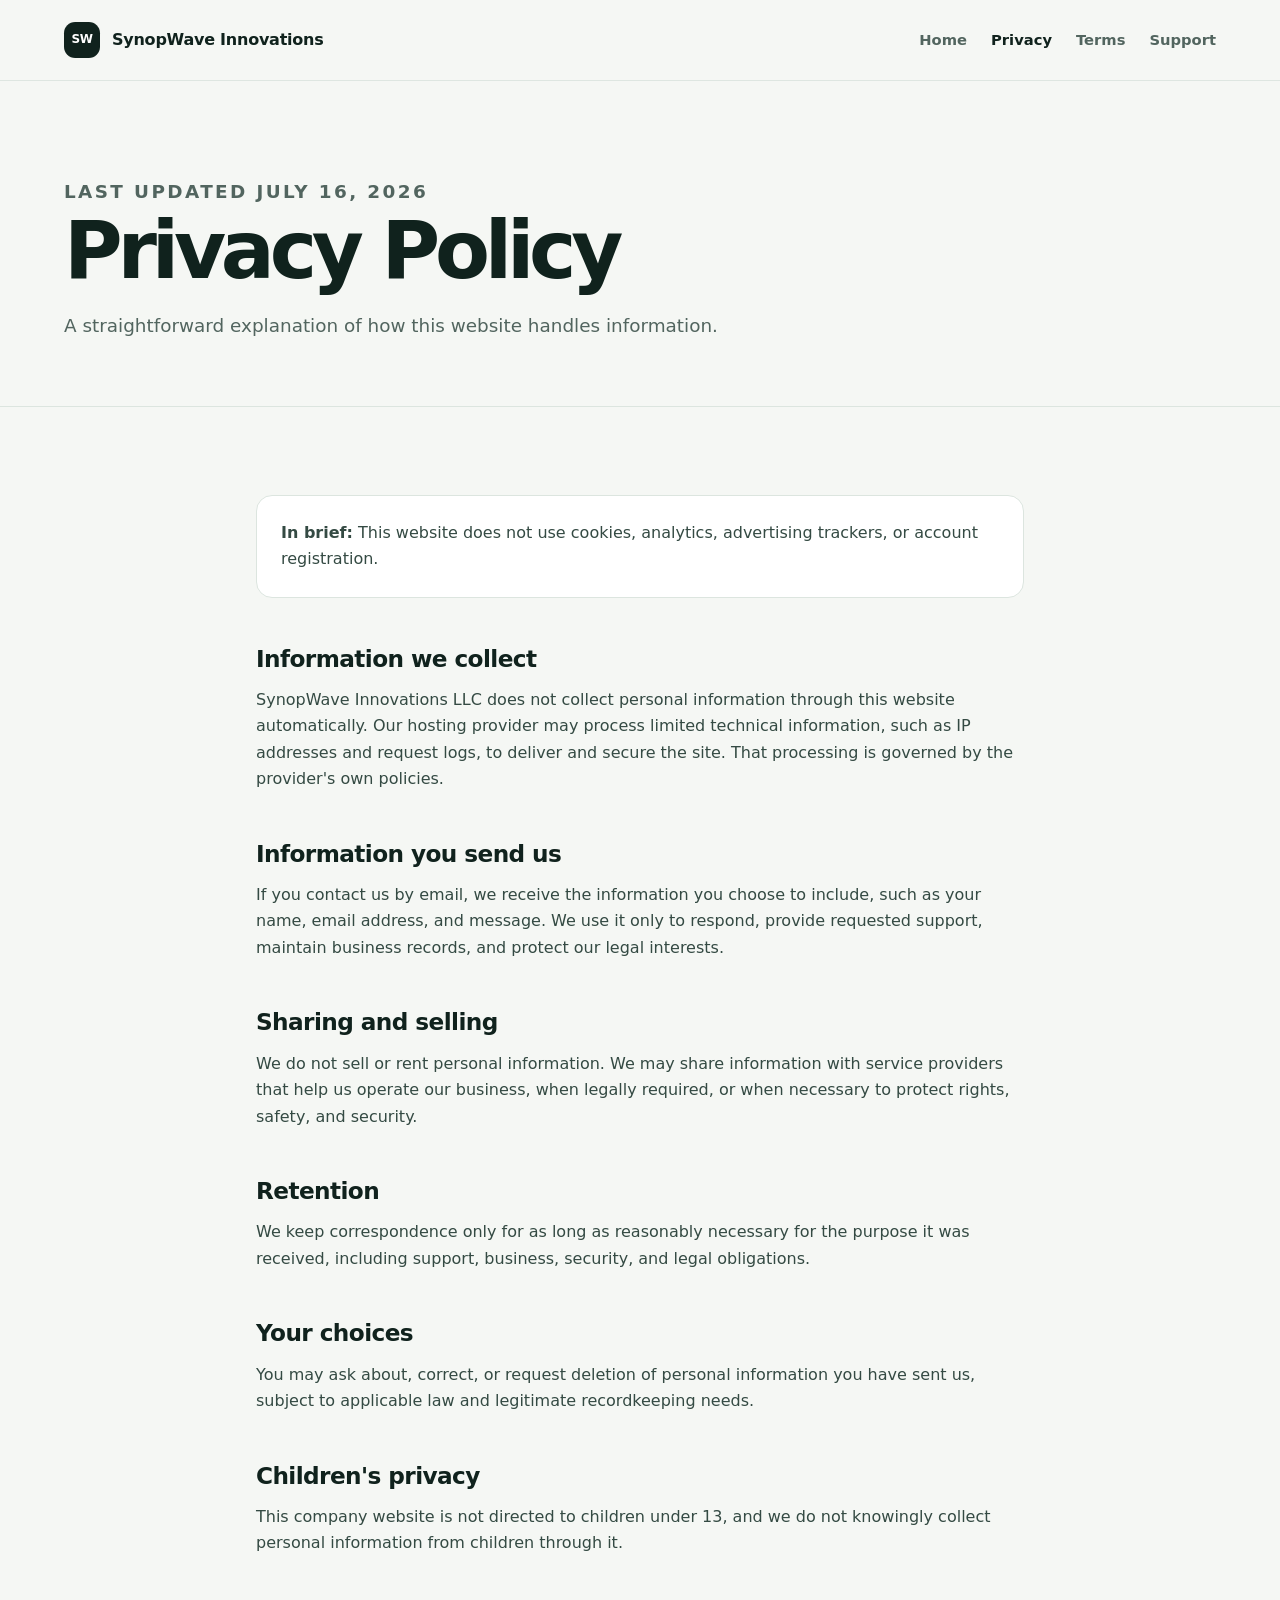
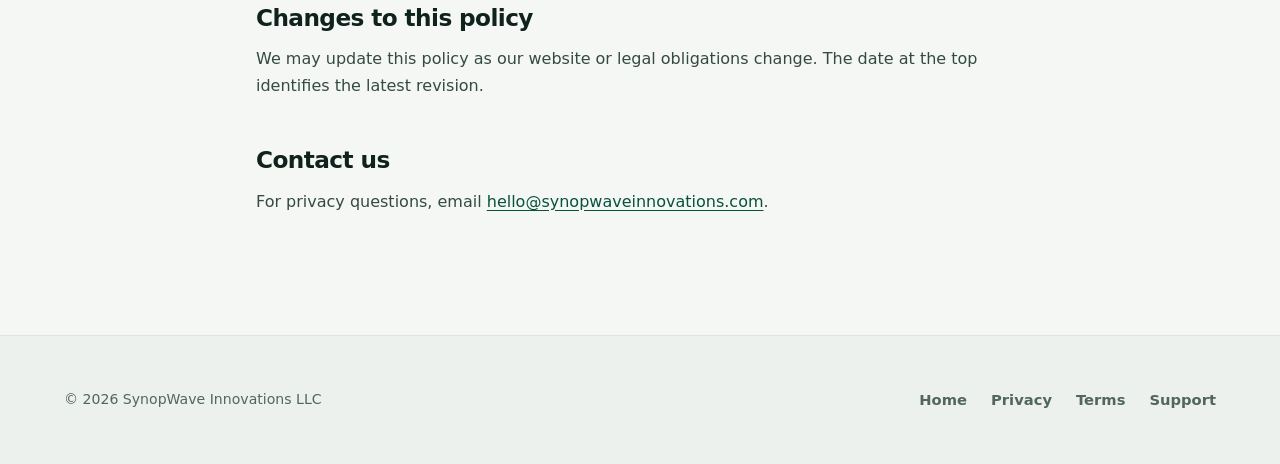
==== privacy.html @ ce5b84c5 "Build SynopWave website v1" ====
<!doctype html>
<html lang="en">
  <head>
    <meta charset="utf-8">
    <meta name="viewport" content="width=device-width, initial-scale=1">
    <title>Privacy Policy | SynopWave Innovations</title>
    <meta name="description" content="Read the privacy policy for the SynopWave Innovations website.">
    <meta name="theme-color" content="#10221d">
    <meta property="og:title" content="Privacy Policy | SynopWave Innovations">
    <meta property="og:description" content="How SynopWave Innovations handles information on this website.">
    <meta property="og:type" content="website">
    <meta property="og:url" content="https://synopwaveinnovations.com/privacy.html">
    <meta property="og:site_name" content="SynopWave Innovations">
    <link rel="canonical" href="https://synopwaveinnovations.com/privacy.html">
    <link rel="icon" href="favicon.svg" type="image/svg+xml">
    <link rel="stylesheet" href="styles.css">
  </head>
  <body>
    <a class="skip-link" href="#main-content">Skip to content</a>
    <header class="site-header">
      <nav class="nav container" aria-label="Primary navigation">
        <a class="brand" href="index.html" aria-label="SynopWave Innovations home"><span class="brand-mark" aria-hidden="true">SW</span><span>SynopWave Innovations</span></a>
        <ul class="nav-links">
          <li><a href="index.html">Home</a></li>
          <li><a href="privacy.html" aria-current="page">Privacy</a></li>
          <li><a href="terms.html">Terms</a></li>
          <li><a href="support.html">Support</a></li>
        </ul>
      </nav>
    </header>

    <main id="main-content">
      <header class="page-hero">
        <div class="container">
          <p class="eyebrow">Last updated July 16, 2026</p>
          <h1>Privacy Policy</h1>
          <p>A straightforward explanation of how this website handles information.</p>
        </div>
      </header>
      <div class="prose container">
        <p class="notice"><strong>In brief:</strong> This website does not use cookies, analytics, advertising trackers, or account registration.</p>

        <h2>Information we collect</h2>
        <p>SynopWave Innovations LLC does not collect personal information through this website automatically. Our hosting provider may process limited technical information, such as IP addresses and request logs, to deliver and secure the site. That processing is governed by the provider's own policies.</p>

        <h2>Information you send us</h2>
        <p>If you contact us by email, we receive the information you choose to include, such as your name, email address, and message. We use it only to respond, provide requested support, maintain business records, and protect our legal interests.</p>

        <h2>Sharing and selling</h2>
        <p>We do not sell or rent personal information. We may share information with service providers that help us operate our business, when legally required, or when necessary to protect rights, safety, and security.</p>

        <h2>Retention</h2>
        <p>We keep correspondence only for as long as reasonably necessary for the purpose it was received, including support, business, security, and legal obligations.</p>

        <h2>Your choices</h2>
        <p>You may ask about, correct, or request deletion of personal information you have sent us, subject to applicable law and legitimate recordkeeping needs.</p>

        <h2>Children's privacy</h2>
        <p>This company website is not directed to children under 13, and we do not knowingly collect personal information from children through it.</p>

        <h2>Changes to this policy</h2>
        <p>We may update this policy as our website or legal obligations change. The date at the top identifies the latest revision.</p>

        <h2>Contact us</h2>
        <p>For privacy questions, email <a href="mailto:hello@synopwaveinnovations.com">hello@synopwaveinnovations.com</a>.</p>
      </div>
    </main>

    <footer class="site-footer">
      <div class="footer-inner container">
        <p class="copyright">&copy; 2026 SynopWave Innovations LLC</p>
        <nav aria-label="Footer navigation"><ul class="footer-links"><li><a href="index.html">Home</a></li><li><a href="privacy.html">Privacy</a></li><li><a href="terms.html">Terms</a></li><li><a href="support.html">Support</a></li></ul></nav>
      </div>
    </footer>
  </body>
</html>
---- styles.css ----
:root {
  color-scheme: light;
  --ink: #10221d;
  --muted: #52655f;
  --surface: #f5f7f4;
  --card: #ffffff;
  --line: #dce5df;
  --brand: #0b6b50;
  --brand-dark: #07523e;
  --accent: #dff3e9;
  --max-width: 72rem;
  --radius: 1.25rem;
  --shadow: 0 1.25rem 3.5rem rgba(16, 34, 29, 0.08);
}

*,
*::before,
*::after {
  box-sizing: border-box;
}

html {
  scroll-behavior: smooth;
}

body {
  margin: 0;
  background: var(--surface);
  color: var(--ink);
  font-family: Inter, ui-sans-serif, system-ui, -apple-system, BlinkMacSystemFont,
    "Segoe UI", sans-serif;
  font-size: 1rem;
  line-height: 1.65;
  text-rendering: optimizeLegibility;
}

a {
  color: var(--brand-dark);
  text-underline-offset: 0.2em;
}

a:hover {
  color: var(--brand);
}

a:focus-visible,
summary:focus-visible {
  border-radius: 0.25rem;
  outline: 0.2rem solid #e0a928;
  outline-offset: 0.2rem;
}

.skip-link {
  position: fixed;
  z-index: 100;
  top: 0.75rem;
  left: 0.75rem;
  padding: 0.65rem 1rem;
  border-radius: 0.5rem;
  background: var(--ink);
  color: #fff;
  transform: translateY(-160%);
}

.skip-link:focus {
  color: #fff;
  transform: translateY(0);
}

.container {
  width: min(calc(100% - 2rem), var(--max-width));
  margin-inline: auto;
}

.site-header {
  border-bottom: 1px solid rgba(220, 229, 223, 0.9);
  background: rgba(245, 247, 244, 0.96);
}

.nav {
  display: flex;
  min-height: 5rem;
  align-items: center;
  justify-content: space-between;
  gap: 1.5rem;
}

.brand {
  display: inline-flex;
  align-items: center;
  gap: 0.75rem;
  color: var(--ink);
  font-size: 1rem;
  font-weight: 750;
  letter-spacing: -0.015em;
  text-decoration: none;
}

.brand-mark {
  display: grid;
  width: 2.25rem;
  height: 2.25rem;
  place-items: center;
  border-radius: 0.7rem;
  background: var(--ink);
  color: #fff;
  font-size: 0.75rem;
  letter-spacing: -0.03em;
}

.nav-links,
.footer-links {
  display: flex;
  margin: 0;
  padding: 0;
  flex-wrap: wrap;
  align-items: center;
  gap: 0.45rem 1.5rem;
  list-style: none;
}

.nav-links a,
.footer-links a {
  color: var(--muted);
  font-size: 0.92rem;
  font-weight: 650;
  text-decoration: none;
}

.nav-links a[aria-current="page"],
.nav-links a:hover,
.footer-links a:hover {
  color: var(--ink);
}

.hero {
  display: grid;
  min-height: 38rem;
  align-items: center;
  padding-block: 7rem;
}

.eyebrow {
  margin: 0 0 1.25rem;
  color: var(--brand-dark);
  font-size: 0.78rem;
  font-weight: 800;
  letter-spacing: 0.13em;
  text-transform: uppercase;
}

h1,
h2,
h3 {
  margin-top: 0;
  color: var(--ink);
  line-height: 1.1;
  text-wrap: balance;
}

h1 {
  max-width: 15ch;
  margin-bottom: 1.75rem;
  font-size: clamp(3rem, 8vw, 6.5rem);
  letter-spacing: -0.065em;
}

.hero-copy {
  max-width: 38rem;
  margin: 0;
  color: var(--muted);
  font-size: clamp(1.2rem, 2.2vw, 1.65rem);
  line-height: 1.5;
}

.section {
  padding-block: 6.5rem;
}

.section-dark {
  background: var(--ink);
  color: #dbe6e1;
}

.section-dark h2,
.section-dark h3 {
  color: #fff;
}

.section-heading {
  display: grid;
  margin-bottom: 3rem;
  grid-template-columns: minmax(0, 1fr) minmax(18rem, 1fr);
  gap: 2rem;
  align-items: end;
}

.section-heading h2,
.about-grid h2,
.contact-grid h2 {
  margin-bottom: 0;
  font-size: clamp(2.2rem, 5vw, 4rem);
  letter-spacing: -0.045em;
}

.section-heading p,
.about-grid p,
.contact-grid p {
  margin: 0;
  color: inherit;
}

.product-card {
  display: grid;
  padding: clamp(1.5rem, 4vw, 3.5rem);
  border: 1px solid rgba(255, 255, 255, 0.14);
  border-radius: var(--radius);
  background: rgba(255, 255, 255, 0.055);
  grid-template-columns: minmax(0, 1fr) auto;
  gap: 2rem;
  align-items: center;
}

.product-card h3 {
  margin-bottom: 0.75rem;
  font-size: clamp(1.75rem, 4vw, 2.5rem);
  letter-spacing: -0.035em;
}

.product-card p {
  margin: 0;
  color: #bed0c8;
  font-size: 1.1rem;
}

.status {
  display: inline-flex;
  padding: 0.5rem 0.85rem;
  border: 1px solid rgba(223, 243, 233, 0.35);
  border-radius: 999px;
  background: rgba(223, 243, 233, 0.1);
  color: #effaf5;
  font-size: 0.78rem;
  font-weight: 750;
  letter-spacing: 0.08em;
  text-transform: uppercase;
  white-space: nowrap;
}

.about-grid,
.contact-grid {
  display: grid;
  grid-template-columns: minmax(0, 0.8fr) minmax(18rem, 1.2fr);
  gap: clamp(2rem, 8vw, 8rem);
  align-items: start;
}

.about-grid p,
.contact-grid p {
  max-width: 42rem;
  color: var(--muted);
  font-size: 1.15rem;
}

.contact-section {
  border-top: 1px solid var(--line);
}

.contact-link {
  display: inline-block;
  margin-top: 1.25rem;
  font-size: clamp(1.05rem, 2.5vw, 1.45rem);
  font-weight: 750;
}

.page-hero {
  padding-block: 6rem 4rem;
  border-bottom: 1px solid var(--line);
}

.page-hero h1 {
  max-width: 16ch;
  margin-bottom: 1rem;
  font-size: clamp(2.7rem, 7vw, 5rem);
}

.page-hero p {
  max-width: 43rem;
  margin: 0;
  color: var(--muted);
  font-size: 1.15rem;
}

.prose {
  max-width: 48rem;
  padding-block: 4.5rem 6.5rem;
}

.prose h2 {
  margin: 3rem 0 0.75rem;
  font-size: 1.45rem;
  letter-spacing: -0.025em;
}

.prose h2:first-child {
  margin-top: 0;
}

.prose p,
.prose ul {
  color: #344a43;
}

.prose li + li {
  margin-top: 0.5rem;
}

.notice,
.support-card {
  padding: 1.5rem;
  border: 1px solid var(--line);
  border-radius: 1rem;
  background: var(--card);
}

.support-card {
  margin-top: 2rem;
  box-shadow: var(--shadow);
}

.support-card h2 {
  margin-top: 0;
}

.site-footer {
  border-top: 1px solid var(--line);
  background: #edf1ee;
}

.footer-inner {
  display: flex;
  min-height: 8rem;
  padding-block: 1.5rem;
  align-items: center;
  justify-content: space-between;
  gap: 1.5rem;
}

.copyright {
  margin: 0;
  color: var(--muted);
  font-size: 0.88rem;
}

@media (max-width: 43rem) {
  html {
    scroll-behavior: auto;
  }

  .nav,
  .footer-inner {
    align-items: flex-start;
    flex-direction: column;
  }

  .nav {
    padding-block: 1rem;
  }

  .nav-links {
    width: 100%;
    justify-content: space-between;
    gap: 0.5rem;
  }

  .nav-links a {
    font-size: 0.84rem;
  }

  .hero {
    min-height: auto;
    padding-block: 5rem;
  }

  .section,
  .page-hero {
    padding-block: 4.5rem;
  }

  .section-heading,
  .about-grid,
  .contact-grid,
  .product-card {
    grid-template-columns: 1fr;
  }

  .status {
    justify-self: start;
  }

  .footer-inner {
    padding-block: 2rem;
  }
}

@media (prefers-reduced-motion: reduce) {
  html {
    scroll-behavior: auto;
  }
}
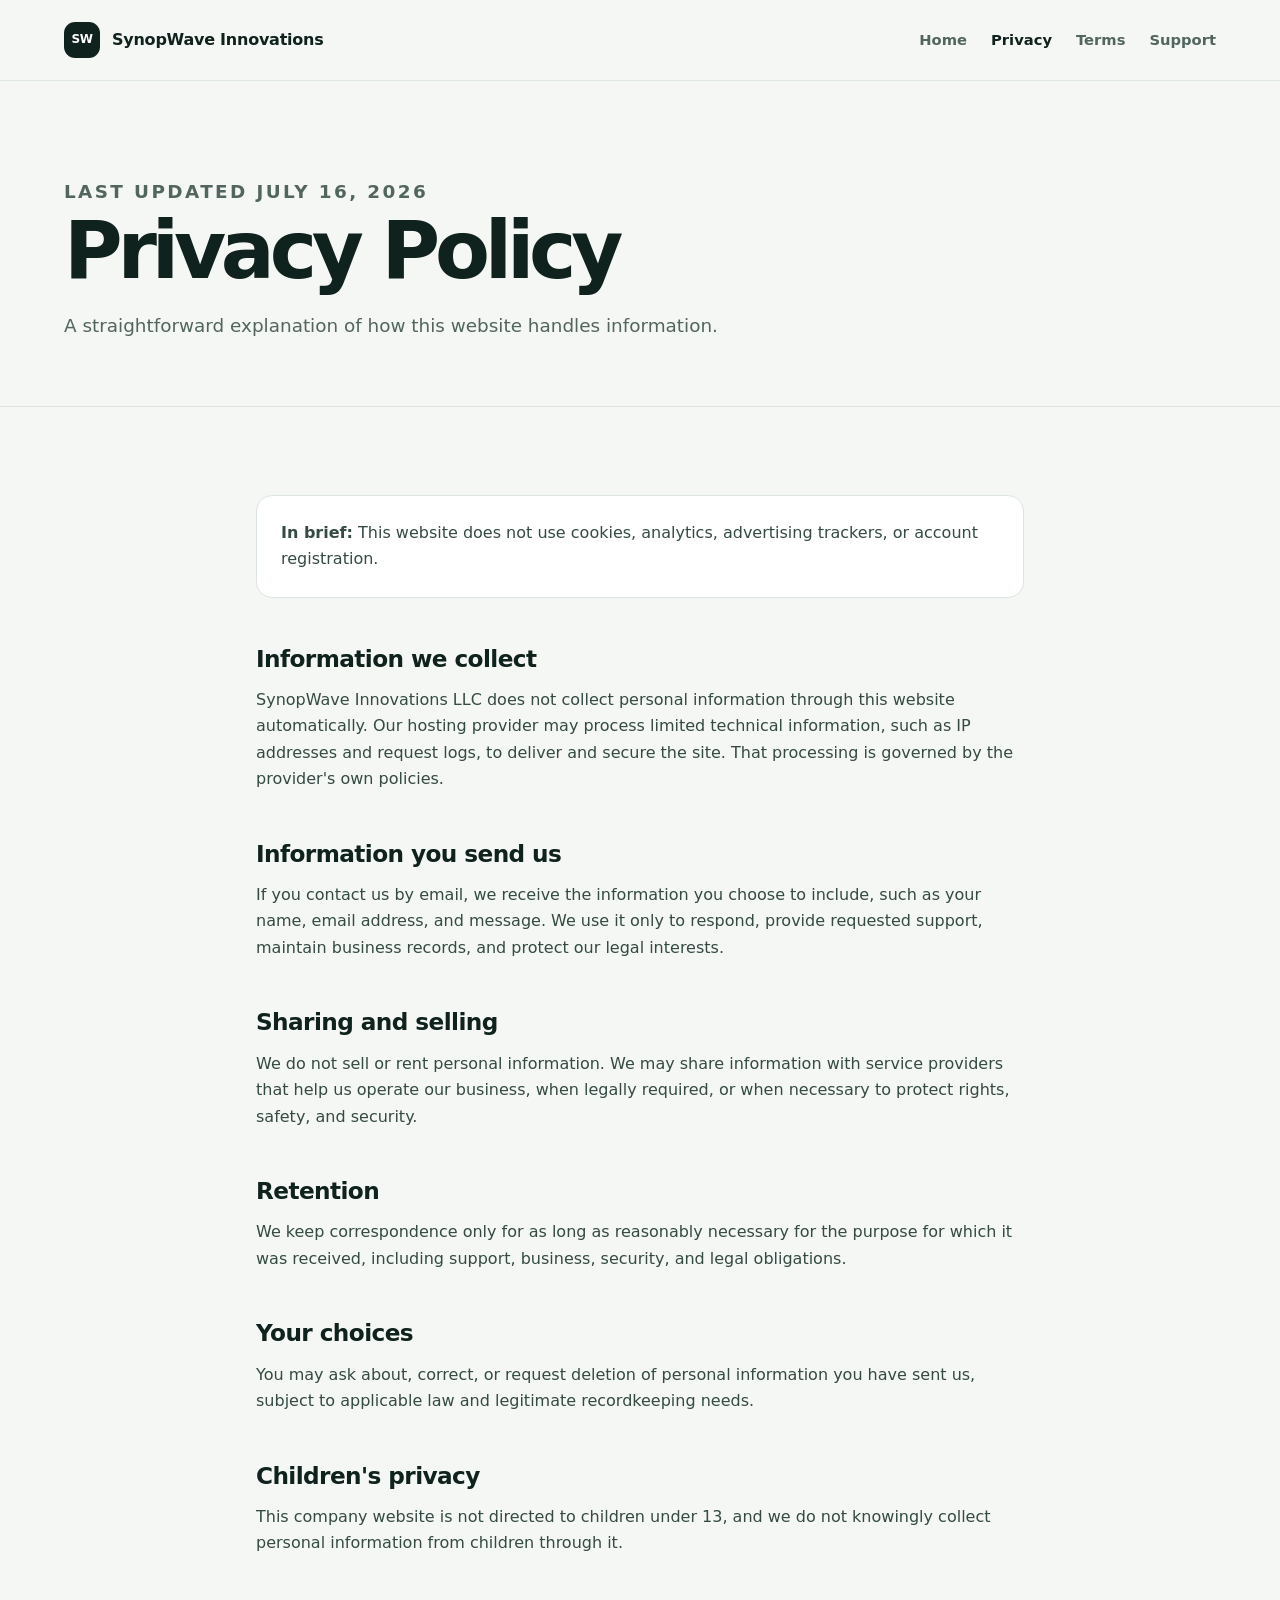
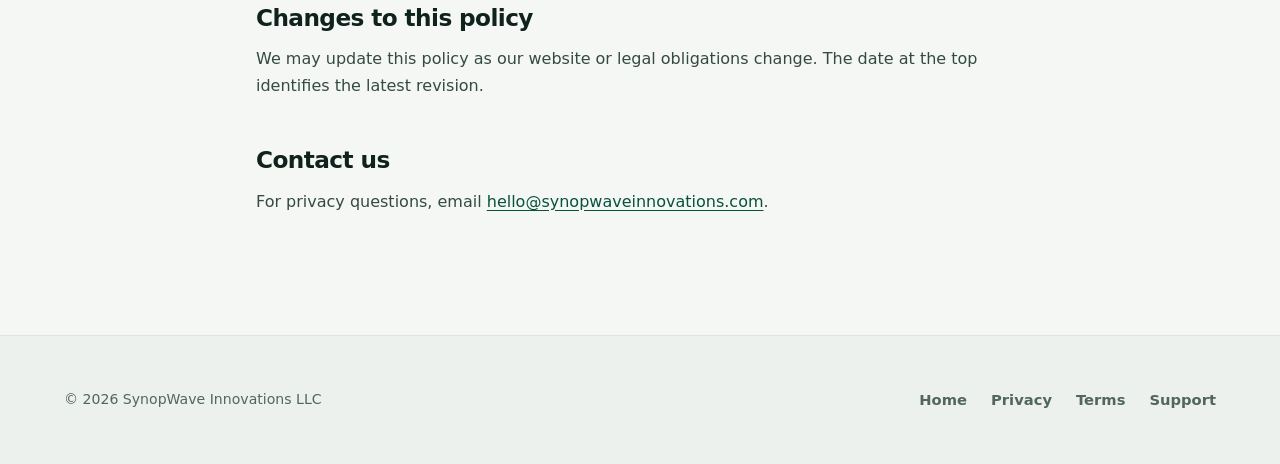
==== commit 97f08ba7: "Polish website content and accessibility" ====
--- a/privacy.html
+++ b/privacy.html
@@ -4,13 +4,18 @@
     <meta charset="utf-8">
     <meta name="viewport" content="width=device-width, initial-scale=1">
     <title>Privacy Policy | SynopWave Innovations</title>
-    <meta name="description" content="Read the privacy policy for the SynopWave Innovations website.">
+    <meta name="description" content="Learn how SynopWave Innovations handles information when you visit our website or contact us.">
+    <meta name="robots" content="index, follow">
     <meta name="theme-color" content="#10221d">
     <meta property="og:title" content="Privacy Policy | SynopWave Innovations">
-    <meta property="og:description" content="How SynopWave Innovations handles information on this website.">
+    <meta property="og:description" content="Learn how SynopWave Innovations handles information when you visit our website or contact us.">
     <meta property="og:type" content="website">
     <meta property="og:url" content="https://synopwaveinnovations.com/privacy.html">
     <meta property="og:site_name" content="SynopWave Innovations">
+    <meta property="og:locale" content="en_US">
+    <meta name="twitter:card" content="summary">
+    <meta name="twitter:title" content="Privacy Policy | SynopWave Innovations">
+    <meta name="twitter:description" content="Learn how SynopWave Innovations handles information when you visit our website or contact us.">
     <link rel="canonical" href="https://synopwaveinnovations.com/privacy.html">
     <link rel="icon" href="favicon.svg" type="image/svg+xml">
     <link rel="stylesheet" href="styles.css">
@@ -50,7 +55,7 @@
         <p>We do not sell or rent personal information. We may share information with service providers that help us operate our business, when legally required, or when necessary to protect rights, safety, and security.</p>
 
         <h2>Retention</h2>
-        <p>We keep correspondence only for as long as reasonably necessary for the purpose it was received, including support, business, security, and legal obligations.</p>
+        <p>We keep correspondence only for as long as reasonably necessary for the purpose for which it was received, including support, business, security, and legal obligations.</p>
 
         <h2>Your choices</h2>
         <p>You may ask about, correct, or request deletion of personal information you have sent us, subject to applicable law and legitimate recordkeeping needs.</p>
@@ -74,4 +79,3 @@
     </footer>
   </body>
 </html>
-
--- a/styles.css
+++ b/styles.css
@@ -21,6 +21,7 @@
 
 html {
   scroll-behavior: smooth;
+  -webkit-text-size-adjust: 100%;
 }
 
 body {
@@ -121,6 +122,9 @@
 
 .nav-links a,
 .footer-links a {
+  display: inline-flex;
+  min-height: 2.75rem;
+  align-items: center;
   color: var(--muted);
   font-size: 0.92rem;
   font-weight: 650;
@@ -271,6 +275,7 @@
   margin-top: 1.25rem;
   font-size: clamp(1.05rem, 2.5vw, 1.45rem);
   font-weight: 750;
+  overflow-wrap: anywhere;
 }
 
 .page-hero {
@@ -328,8 +333,11 @@
   box-shadow: var(--shadow);
 }
 
-.support-card h2 {
+.support-card h3 {
   margin-top: 0;
+  margin-bottom: 0.75rem;
+  font-size: 1.25rem;
+  letter-spacing: -0.02em;
 }
 
 .site-footer {
@@ -369,8 +377,8 @@
 
   .nav-links {
     width: 100%;
-    justify-content: space-between;
-    gap: 0.5rem;
+    justify-content: flex-start;
+    gap: 0 1.25rem;
   }
 
   .nav-links a {
@@ -403,9 +411,22 @@
   }
 }
 
+@media (max-width: 24rem) {
+  .container {
+    width: min(calc(100% - 1.5rem), var(--max-width));
+  }
+
+  .brand {
+    font-size: 0.94rem;
+  }
+
+  h1 {
+    font-size: 2.65rem;
+  }
+}
+
 @media (prefers-reduced-motion: reduce) {
   html {
     scroll-behavior: auto;
   }
 }
-
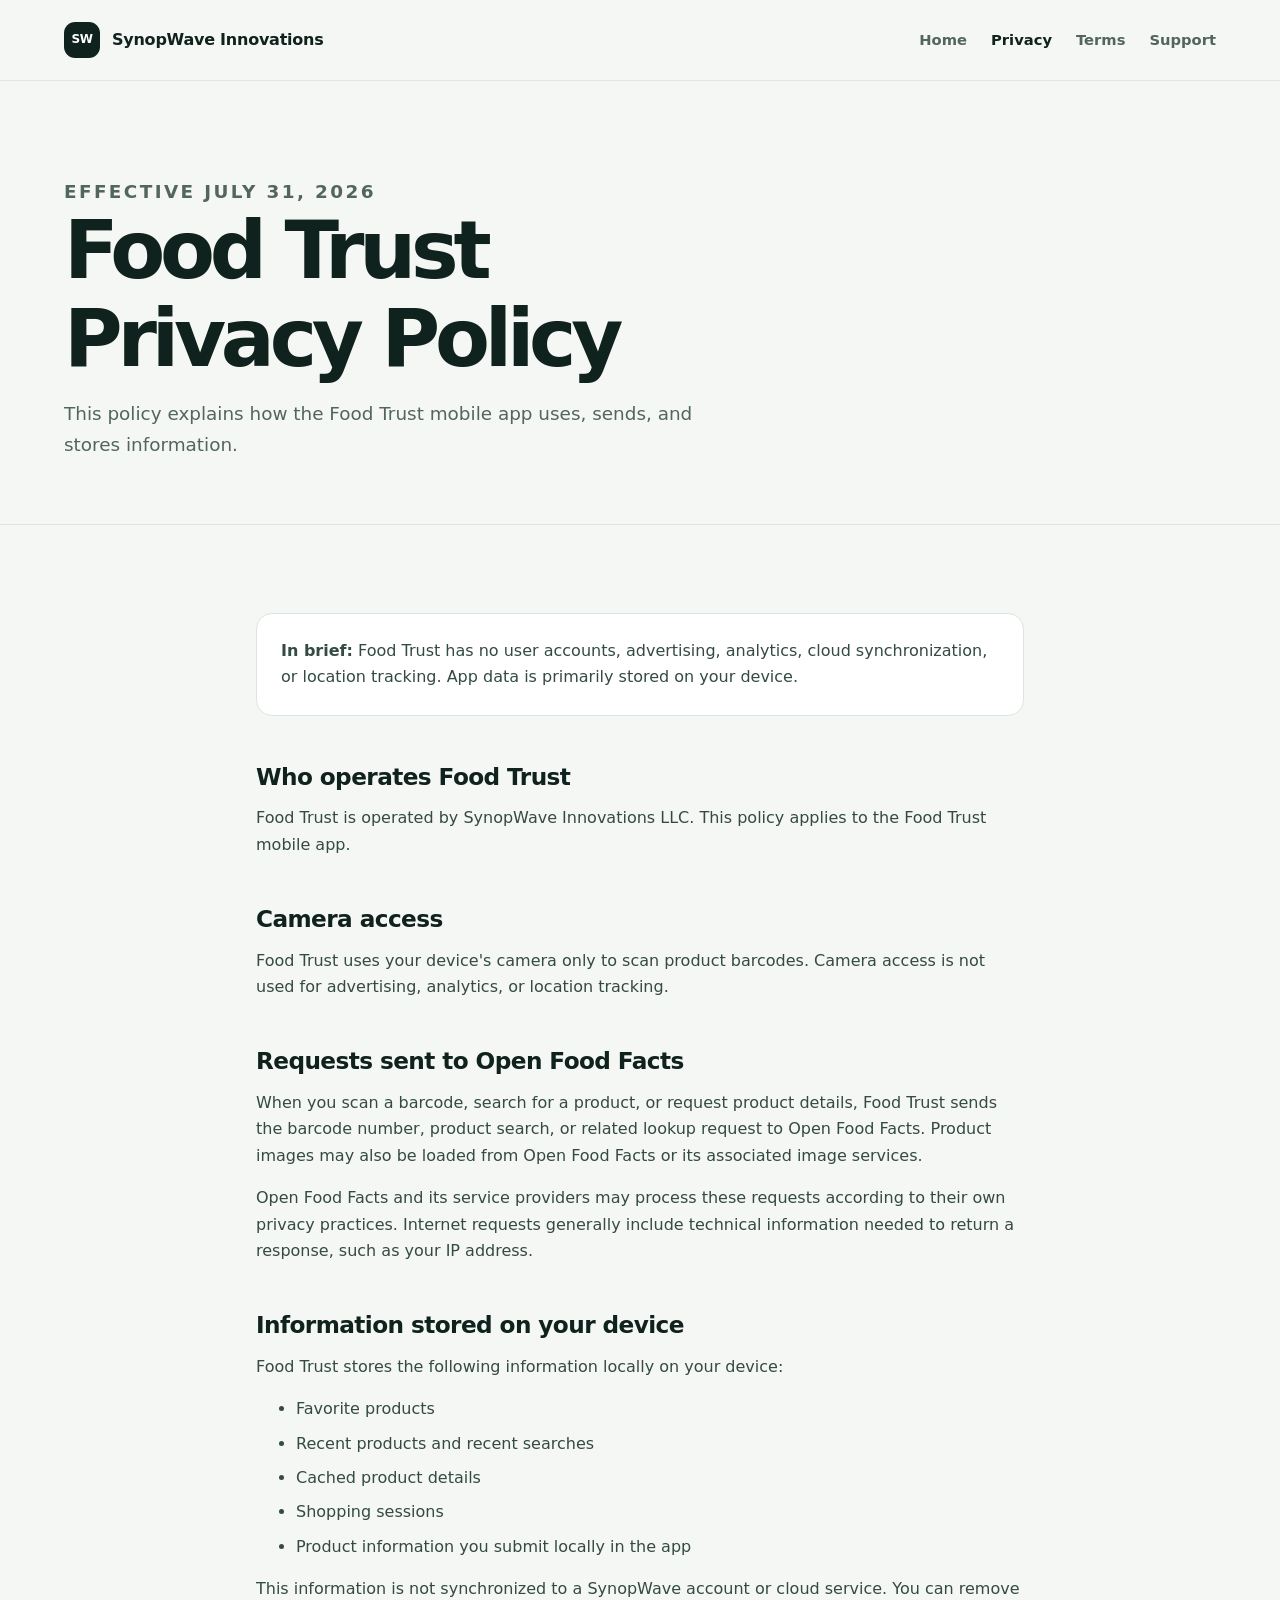
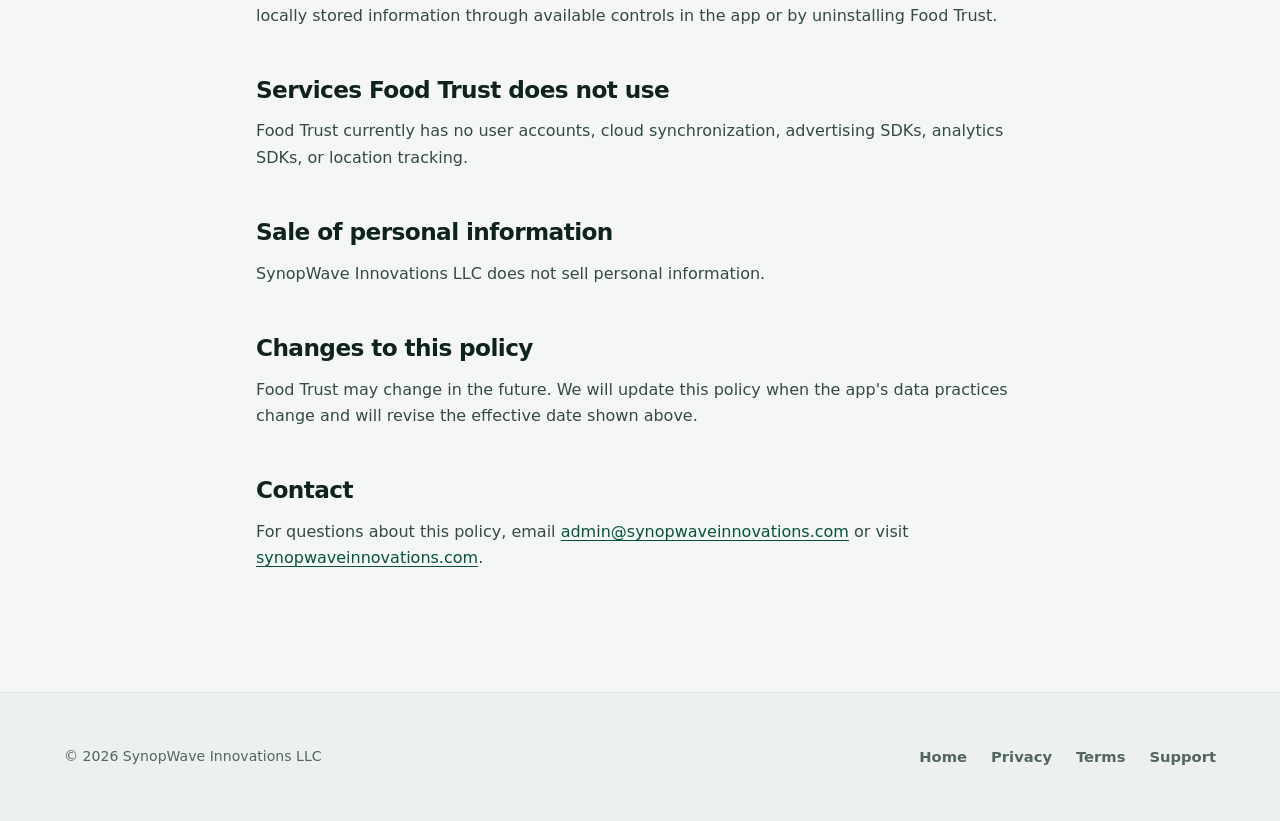
==== commit ff80b2b2: "Add Food Trust privacy policy" ====
--- a/privacy.html
+++ b/privacy.html
@@ -3,19 +3,19 @@
   <head>
     <meta charset="utf-8">
     <meta name="viewport" content="width=device-width, initial-scale=1">
-    <title>Privacy Policy | SynopWave Innovations</title>
-    <meta name="description" content="Learn how SynopWave Innovations handles information when you visit our website or contact us.">
+    <title>Food Trust Privacy Policy | SynopWave Innovations</title>
+    <meta name="description" content="Learn how the Food Trust mobile app uses, sends, and stores information.">
     <meta name="robots" content="index, follow">
     <meta name="theme-color" content="#10221d">
-    <meta property="og:title" content="Privacy Policy | SynopWave Innovations">
-    <meta property="og:description" content="Learn how SynopWave Innovations handles information when you visit our website or contact us.">
+    <meta property="og:title" content="Food Trust Privacy Policy | SynopWave Innovations">
+    <meta property="og:description" content="Learn how the Food Trust mobile app uses, sends, and stores information.">
     <meta property="og:type" content="website">
     <meta property="og:url" content="https://synopwaveinnovations.com/privacy.html">
     <meta property="og:site_name" content="SynopWave Innovations">
     <meta property="og:locale" content="en_US">
     <meta name="twitter:card" content="summary">
-    <meta name="twitter:title" content="Privacy Policy | SynopWave Innovations">
-    <meta name="twitter:description" content="Learn how SynopWave Innovations handles information when you visit our website or contact us.">
+    <meta name="twitter:title" content="Food Trust Privacy Policy | SynopWave Innovations">
+    <meta name="twitter:description" content="Learn how the Food Trust mobile app uses, sends, and stores information.">
     <link rel="canonical" href="https://synopwaveinnovations.com/privacy.html">
     <link rel="icon" href="favicon.svg" type="image/svg+xml">
     <link rel="stylesheet" href="styles.css">
@@ -37,37 +37,46 @@
     <main id="main-content">
       <header class="page-hero">
         <div class="container">
-          <p class="eyebrow">Last updated July 16, 2026</p>
-          <h1>Privacy Policy</h1>
-          <p>A straightforward explanation of how this website handles information.</p>
+          <p class="eyebrow">Effective July 31, 2026</p>
+          <h1>Food Trust Privacy Policy</h1>
+          <p>This policy explains how the Food Trust mobile app uses, sends, and stores information.</p>
         </div>
       </header>
       <div class="prose container">
-        <p class="notice"><strong>In brief:</strong> This website does not use cookies, analytics, advertising trackers, or account registration.</p>
+        <p class="notice"><strong>In brief:</strong> Food Trust has no user accounts, advertising, analytics, cloud synchronization, or location tracking. App data is primarily stored on your device.</p>
 
-        <h2>Information we collect</h2>
-        <p>SynopWave Innovations LLC does not collect personal information through this website automatically. Our hosting provider may process limited technical information, such as IP addresses and request logs, to deliver and secure the site. That processing is governed by the provider's own policies.</p>
+        <h2>Who operates Food Trust</h2>
+        <p>Food Trust is operated by SynopWave Innovations LLC. This policy applies to the Food Trust mobile app.</p>
 
-        <h2>Information you send us</h2>
-        <p>If you contact us by email, we receive the information you choose to include, such as your name, email address, and message. We use it only to respond, provide requested support, maintain business records, and protect our legal interests.</p>
+        <h2>Camera access</h2>
+        <p>Food Trust uses your device's camera only to scan product barcodes. Camera access is not used for advertising, analytics, or location tracking.</p>
 
-        <h2>Sharing and selling</h2>
-        <p>We do not sell or rent personal information. We may share information with service providers that help us operate our business, when legally required, or when necessary to protect rights, safety, and security.</p>
+        <h2>Requests sent to Open Food Facts</h2>
+        <p>When you scan a barcode, search for a product, or request product details, Food Trust sends the barcode number, product search, or related lookup request to Open Food Facts. Product images may also be loaded from Open Food Facts or its associated image services.</p>
+        <p>Open Food Facts and its service providers may process these requests according to their own privacy practices. Internet requests generally include technical information needed to return a response, such as your IP address.</p>
 
-        <h2>Retention</h2>
-        <p>We keep correspondence only for as long as reasonably necessary for the purpose for which it was received, including support, business, security, and legal obligations.</p>
+        <h2>Information stored on your device</h2>
+        <p>Food Trust stores the following information locally on your device:</p>
+        <ul>
+          <li>Favorite products</li>
+          <li>Recent products and recent searches</li>
+          <li>Cached product details</li>
+          <li>Shopping sessions</li>
+          <li>Product information you submit locally in the app</li>
+        </ul>
+        <p>This information is not synchronized to a SynopWave account or cloud service. You can remove locally stored information through available controls in the app or by uninstalling Food Trust.</p>
 
-        <h2>Your choices</h2>
-        <p>You may ask about, correct, or request deletion of personal information you have sent us, subject to applicable law and legitimate recordkeeping needs.</p>
+        <h2>Services Food Trust does not use</h2>
+        <p>Food Trust currently has no user accounts, cloud synchronization, advertising SDKs, analytics SDKs, or location tracking.</p>
 
-        <h2>Children's privacy</h2>
-        <p>This company website is not directed to children under 13, and we do not knowingly collect personal information from children through it.</p>
+        <h2>Sale of personal information</h2>
+        <p>SynopWave Innovations LLC does not sell personal information.</p>
 
         <h2>Changes to this policy</h2>
-        <p>We may update this policy as our website or legal obligations change. The date at the top identifies the latest revision.</p>
+        <p>Food Trust may change in the future. We will update this policy when the app's data practices change and will revise the effective date shown above.</p>
 
-        <h2>Contact us</h2>
-        <p>For privacy questions, email <a href="mailto:hello@synopwaveinnovations.com">hello@synopwaveinnovations.com</a>.</p>
+        <h2>Contact</h2>
+        <p>For questions about this policy, email <a href="mailto:admin@synopwaveinnovations.com">admin@synopwaveinnovations.com</a> or visit <a href="https://synopwaveinnovations.com">synopwaveinnovations.com</a>.</p>
       </div>
     </main>
 
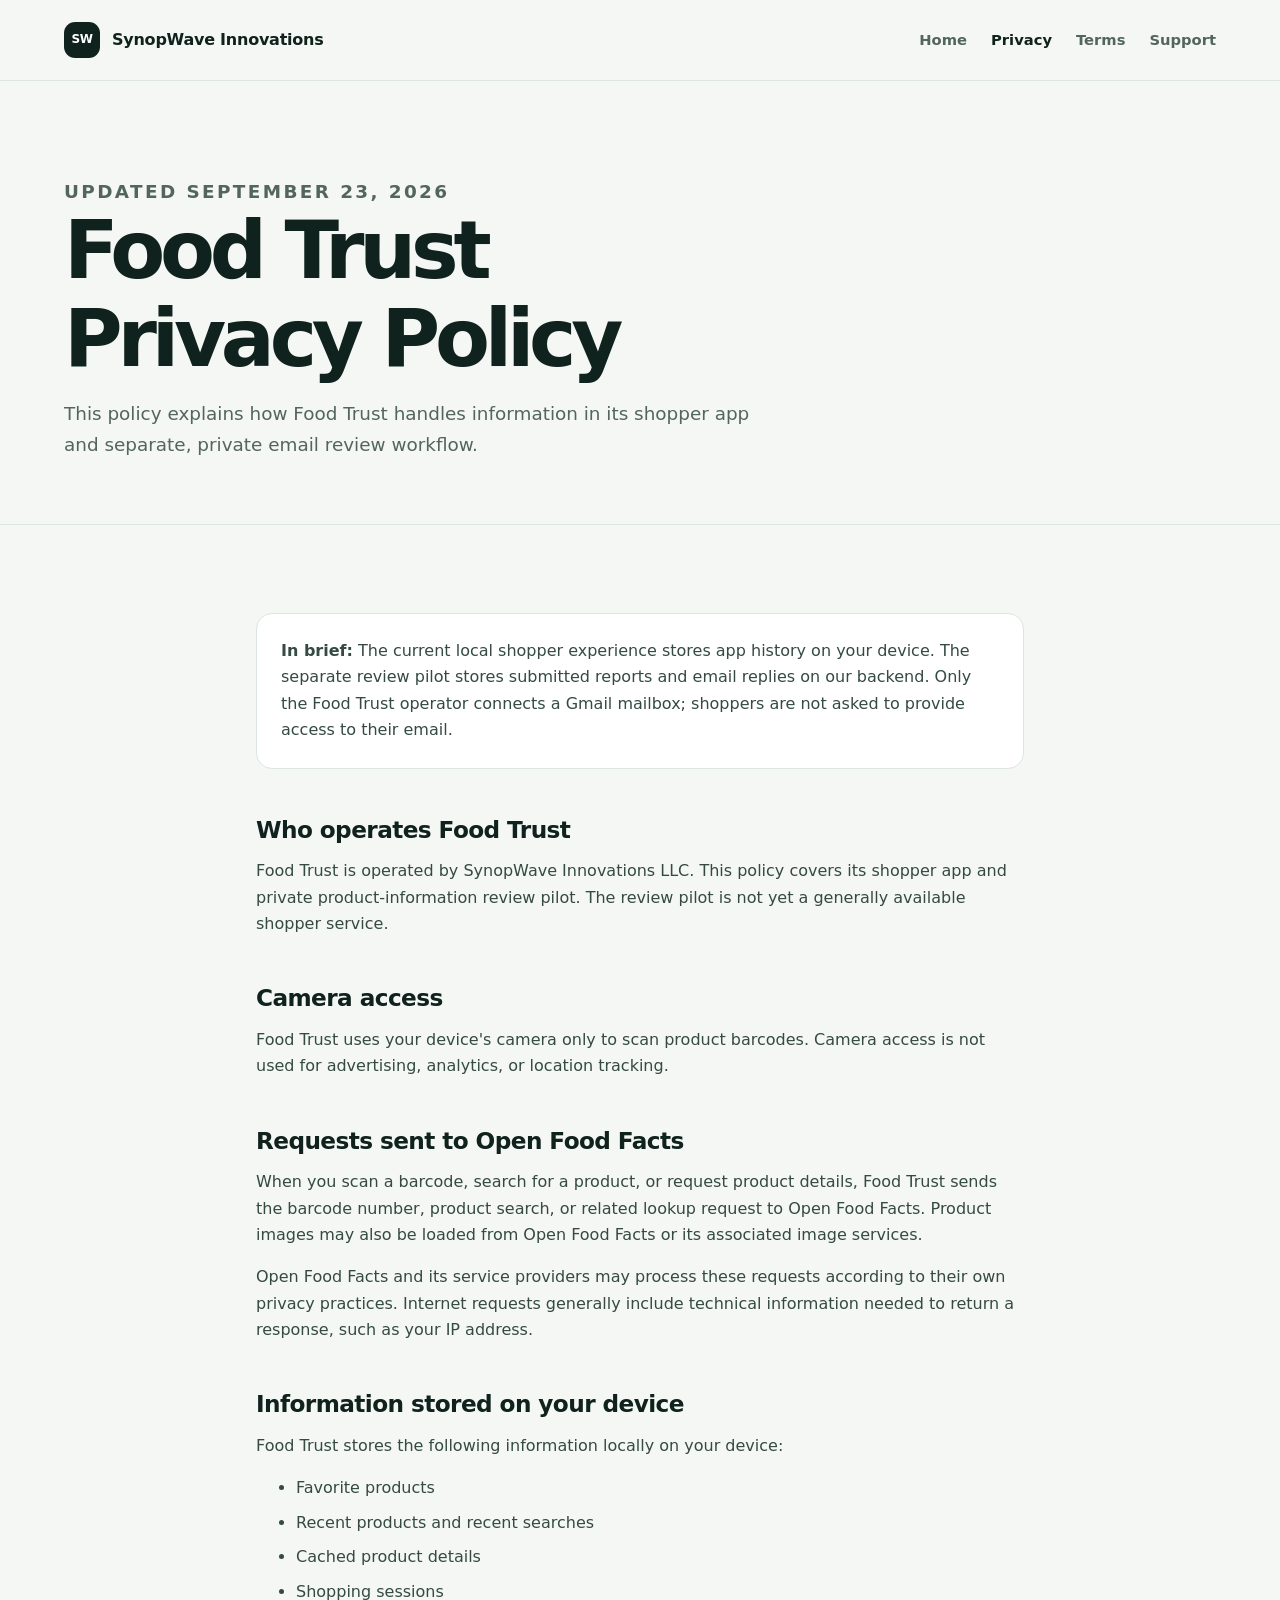
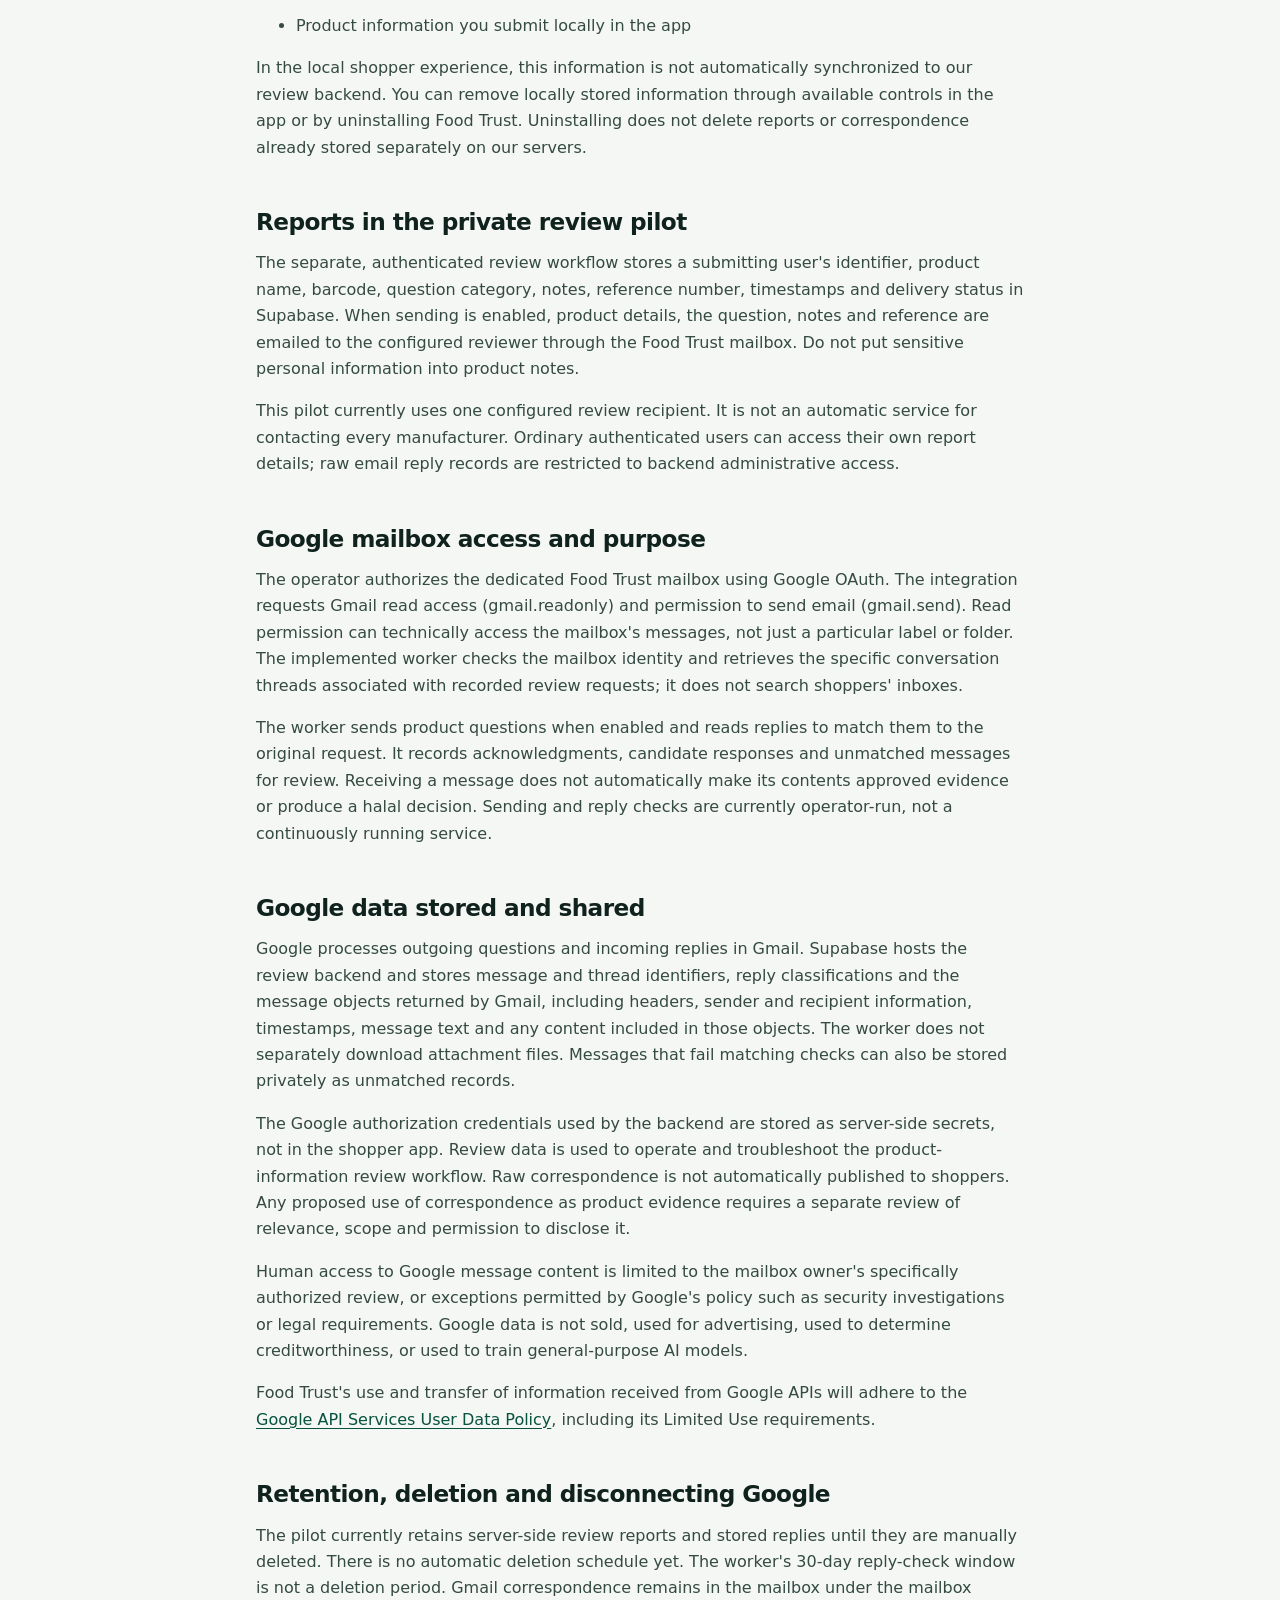
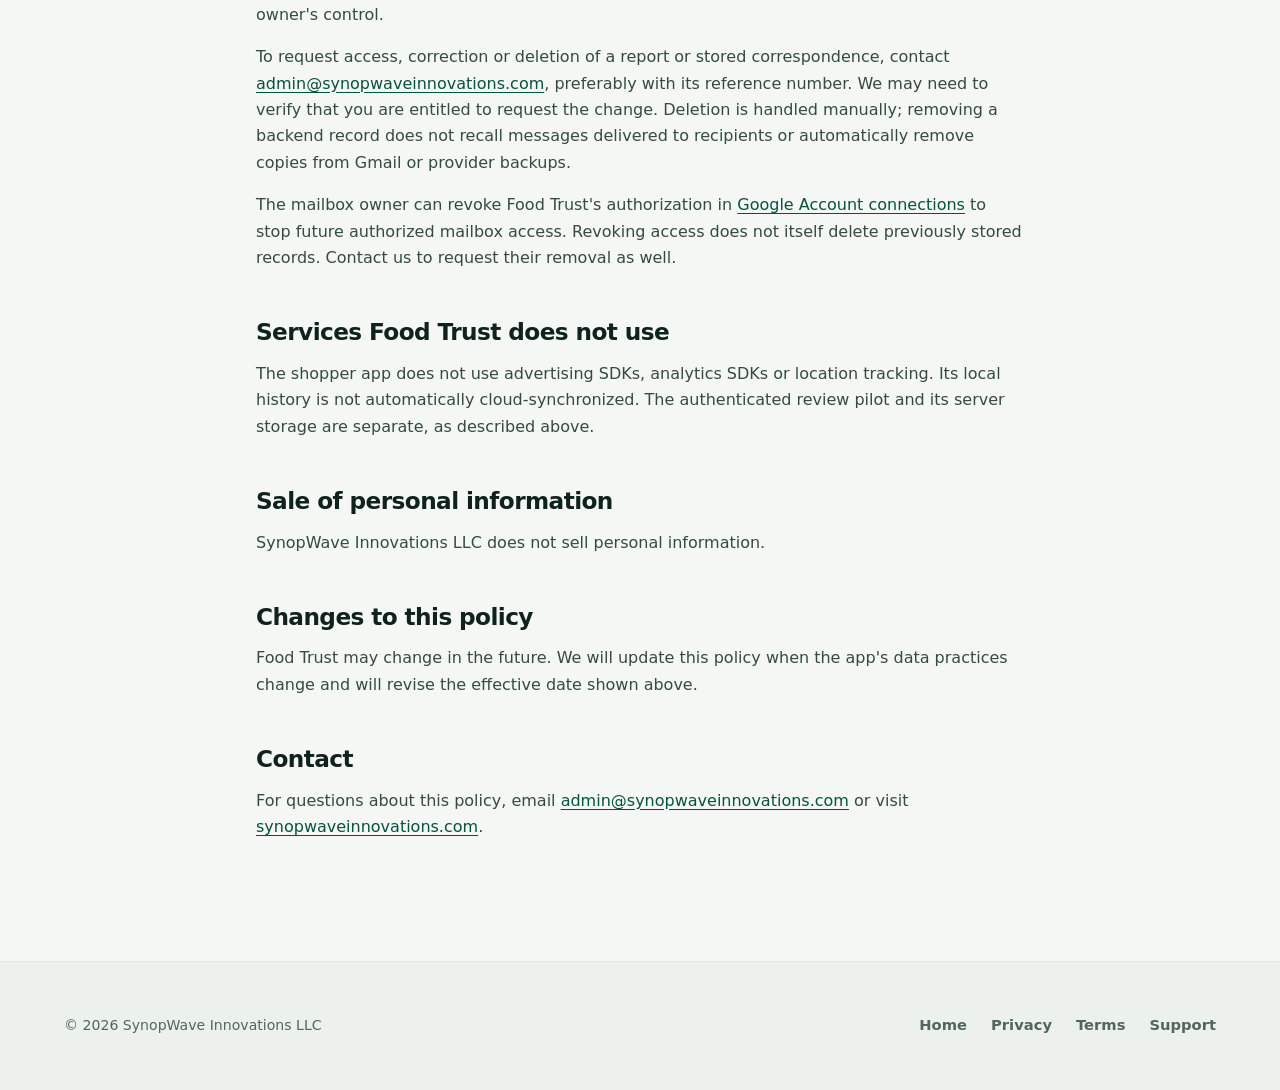
==== commit e71907f1: "Clarify Food Trust product and private Gmail data use" ====
--- a/privacy.html
+++ b/privacy.html
@@ -4,18 +4,18 @@
     <meta charset="utf-8">
     <meta name="viewport" content="width=device-width, initial-scale=1">
     <title>Food Trust Privacy Policy | SynopWave Innovations</title>
-    <meta name="description" content="Learn how the Food Trust mobile app uses, sends, and stores information.">
+    <meta name="description" content="How Food Trust handles shopper information and Google data in its private email review workflow.">
     <meta name="robots" content="index, follow">
     <meta name="theme-color" content="#10221d">
     <meta property="og:title" content="Food Trust Privacy Policy | SynopWave Innovations">
-    <meta property="og:description" content="Learn how the Food Trust mobile app uses, sends, and stores information.">
+    <meta property="og:description" content="How Food Trust handles shopper information and Google data in its private email review workflow.">
     <meta property="og:type" content="website">
     <meta property="og:url" content="https://synopwaveinnovations.com/privacy.html">
     <meta property="og:site_name" content="SynopWave Innovations">
     <meta property="og:locale" content="en_US">
     <meta name="twitter:card" content="summary">
     <meta name="twitter:title" content="Food Trust Privacy Policy | SynopWave Innovations">
-    <meta name="twitter:description" content="Learn how the Food Trust mobile app uses, sends, and stores information.">
+    <meta name="twitter:description" content="How Food Trust handles shopper information and Google data in its private email review workflow.">
     <link rel="canonical" href="https://synopwaveinnovations.com/privacy.html">
     <link rel="icon" href="favicon.svg" type="image/svg+xml">
     <link rel="stylesheet" href="styles.css">
@@ -37,16 +37,16 @@
     <main id="main-content">
       <header class="page-hero">
         <div class="container">
-          <p class="eyebrow">Effective July 31, 2026</p>
+          <p class="eyebrow">Updated September 23, 2026</p>
           <h1>Food Trust Privacy Policy</h1>
-          <p>This policy explains how the Food Trust mobile app uses, sends, and stores information.</p>
+          <p>This policy explains how Food Trust handles information in its shopper app and separate, private email review workflow.</p>
         </div>
       </header>
       <div class="prose container">
-        <p class="notice"><strong>In brief:</strong> Food Trust has no user accounts, advertising, analytics, cloud synchronization, or location tracking. App data is primarily stored on your device.</p>
+        <p class="notice"><strong>In brief:</strong> The current local shopper experience stores app history on your device. The separate review pilot stores submitted reports and email replies on our backend. Only the Food Trust operator connects a Gmail mailbox; shoppers are not asked to provide access to their email.</p>
 
         <h2>Who operates Food Trust</h2>
-        <p>Food Trust is operated by SynopWave Innovations LLC. This policy applies to the Food Trust mobile app.</p>
+        <p>Food Trust is operated by SynopWave Innovations LLC. This policy covers its shopper app and private product-information review pilot. The review pilot is not yet a generally available shopper service.</p>
 
         <h2>Camera access</h2>
         <p>Food Trust uses your device's camera only to scan product barcodes. Camera access is not used for advertising, analytics, or location tracking.</p>
@@ -64,10 +64,29 @@
           <li>Shopping sessions</li>
           <li>Product information you submit locally in the app</li>
         </ul>
-        <p>This information is not synchronized to a SynopWave account or cloud service. You can remove locally stored information through available controls in the app or by uninstalling Food Trust.</p>
+        <p>In the local shopper experience, this information is not automatically synchronized to our review backend. You can remove locally stored information through available controls in the app or by uninstalling Food Trust. Uninstalling does not delete reports or correspondence already stored separately on our servers.</p>
+
+        <h2>Reports in the private review pilot</h2>
+        <p>The separate, authenticated review workflow stores a submitting user's identifier, product name, barcode, question category, notes, reference number, timestamps and delivery status in Supabase. When sending is enabled, product details, the question, notes and reference are emailed to the configured reviewer through the Food Trust mailbox. Do not put sensitive personal information into product notes.</p>
+        <p>This pilot currently uses one configured review recipient. It is not an automatic service for contacting every manufacturer. Ordinary authenticated users can access their own report details; raw email reply records are restricted to backend administrative access.</p>
+
+        <h2>Google mailbox access and purpose</h2>
+        <p>The operator authorizes the dedicated Food Trust mailbox using Google OAuth. The integration requests Gmail read access (gmail.readonly) and permission to send email (gmail.send). Read permission can technically access the mailbox's messages, not just a particular label or folder. The implemented worker checks the mailbox identity and retrieves the specific conversation threads associated with recorded review requests; it does not search shoppers' inboxes.</p>
+        <p>The worker sends product questions when enabled and reads replies to match them to the original request. It records acknowledgments, candidate responses and unmatched messages for review. Receiving a message does not automatically make its contents approved evidence or produce a halal decision. Sending and reply checks are currently operator-run, not a continuously running service.</p>
+
+        <h2>Google data stored and shared</h2>
+        <p>Google processes outgoing questions and incoming replies in Gmail. Supabase hosts the review backend and stores message and thread identifiers, reply classifications and the message objects returned by Gmail, including headers, sender and recipient information, timestamps, message text and any content included in those objects. The worker does not separately download attachment files. Messages that fail matching checks can also be stored privately as unmatched records.</p>
+        <p>The Google authorization credentials used by the backend are stored as server-side secrets, not in the shopper app. Review data is used to operate and troubleshoot the product-information review workflow. Raw correspondence is not automatically published to shoppers. Any proposed use of correspondence as product evidence requires a separate review of relevance, scope and permission to disclose it.</p>
+        <p>Human access to Google message content is limited to the mailbox owner's specifically authorized review, or exceptions permitted by Google's policy such as security investigations or legal requirements. Google data is not sold, used for advertising, used to determine creditworthiness, or used to train general-purpose AI models.</p>
+        <p>Food Trust's use and transfer of information received from Google APIs will adhere to the <a href="https://developers.google.com/terms/api-services-user-data-policy">Google API Services User Data Policy</a>, including its Limited Use requirements.</p>
+
+        <h2>Retention, deletion and disconnecting Google</h2>
+        <p>The pilot currently retains server-side review reports and stored replies until they are manually deleted. There is no automatic deletion schedule yet. The worker's 30-day reply-check window is not a deletion period. Gmail correspondence remains in the mailbox under the mailbox owner's control.</p>
+        <p>To request access, correction or deletion of a report or stored correspondence, contact <a href="mailto:admin@synopwaveinnovations.com">admin@synopwaveinnovations.com</a>, preferably with its reference number. We may need to verify that you are entitled to request the change. Deletion is handled manually; removing a backend record does not recall messages delivered to recipients or automatically remove copies from Gmail or provider backups.</p>
+        <p>The mailbox owner can revoke Food Trust's authorization in <a href="https://myaccount.google.com/connections">Google Account connections</a> to stop future authorized mailbox access. Revoking access does not itself delete previously stored records. Contact us to request their removal as well.</p>
 
         <h2>Services Food Trust does not use</h2>
-        <p>Food Trust currently has no user accounts, cloud synchronization, advertising SDKs, analytics SDKs, or location tracking.</p>
+        <p>The shopper app does not use advertising SDKs, analytics SDKs or location tracking. Its local history is not automatically cloud-synchronized. The authenticated review pilot and its server storage are separate, as described above.</p>
 
         <h2>Sale of personal information</h2>
         <p>SynopWave Innovations LLC does not sell personal information.</p>
--- a/styles.css
+++ b/styles.css
@@ -237,6 +237,14 @@
   font-size: 1.1rem;
 }
 
+.product-card p + p {
+  margin-top: 1rem;
+}
+
+.product-card a {
+  color: #effaf5;
+}
+
 .status {
   display: inline-flex;
   padding: 0.5rem 0.85rem;
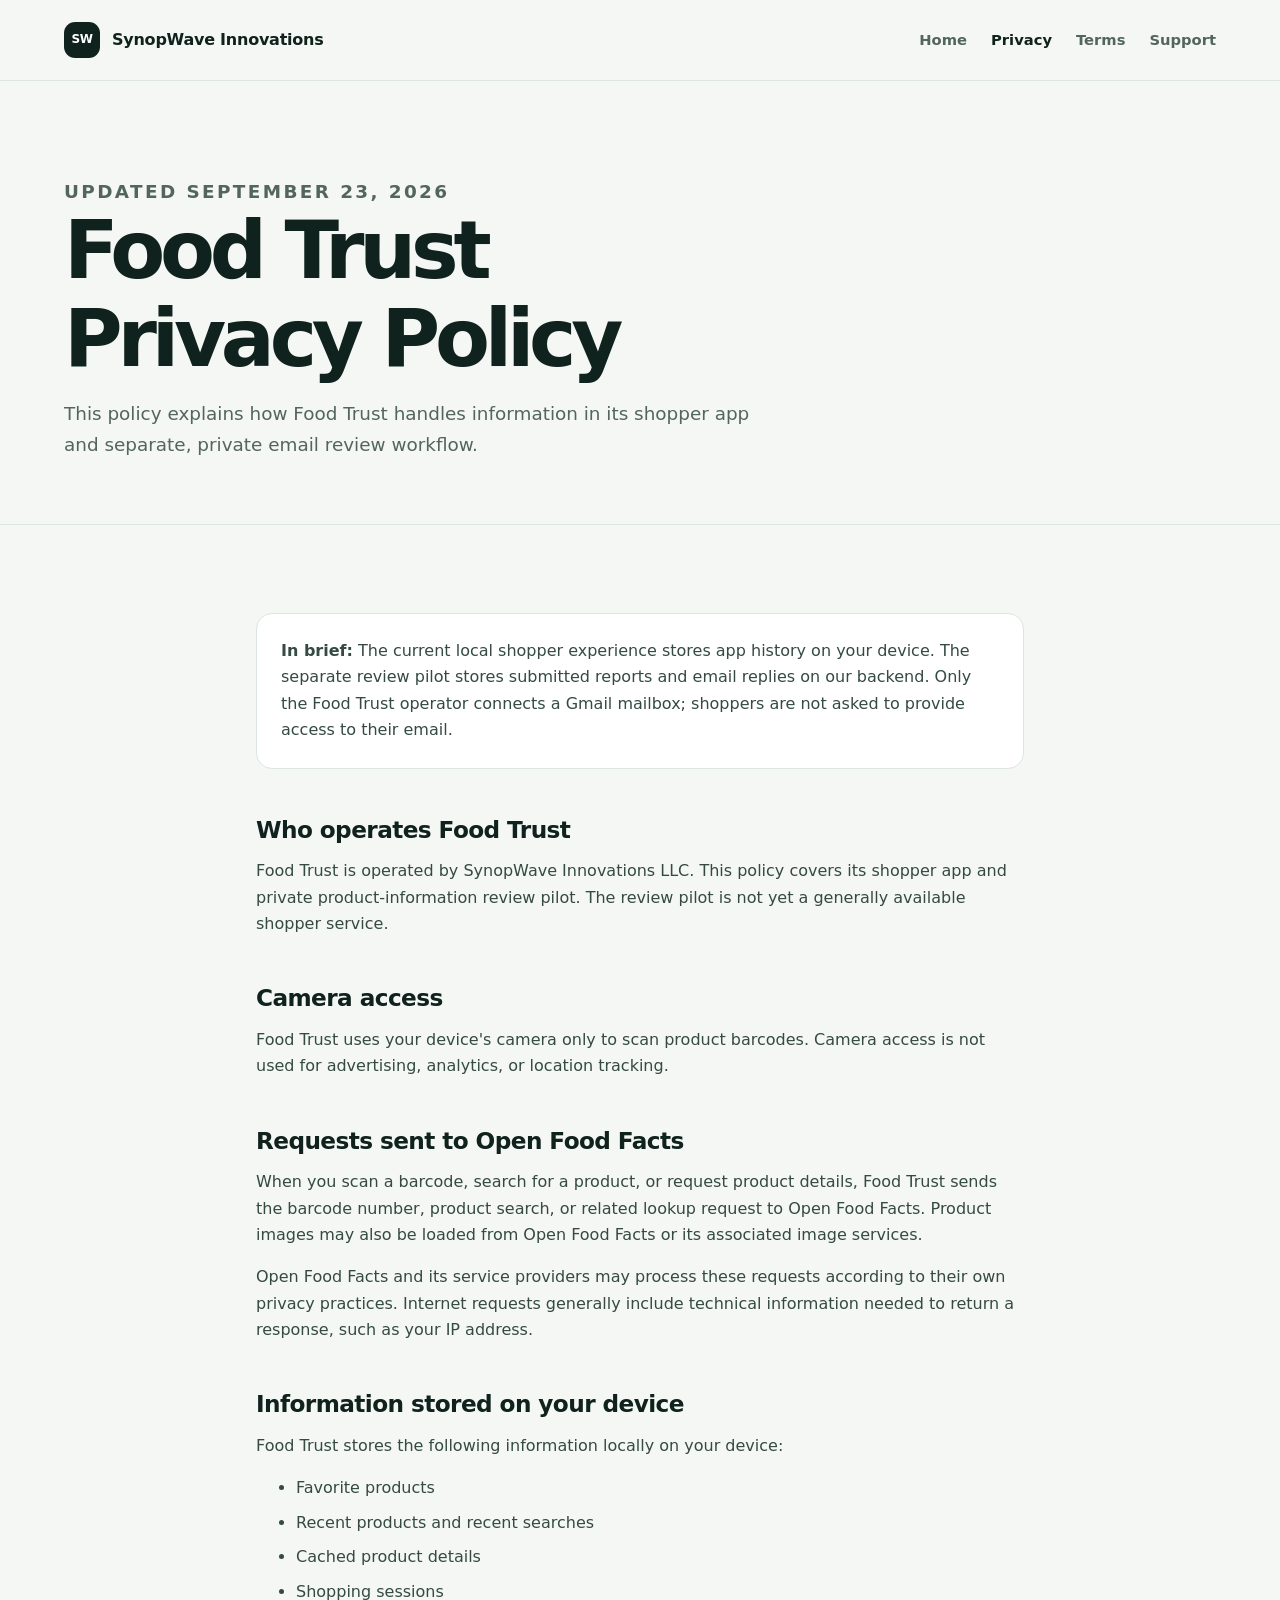
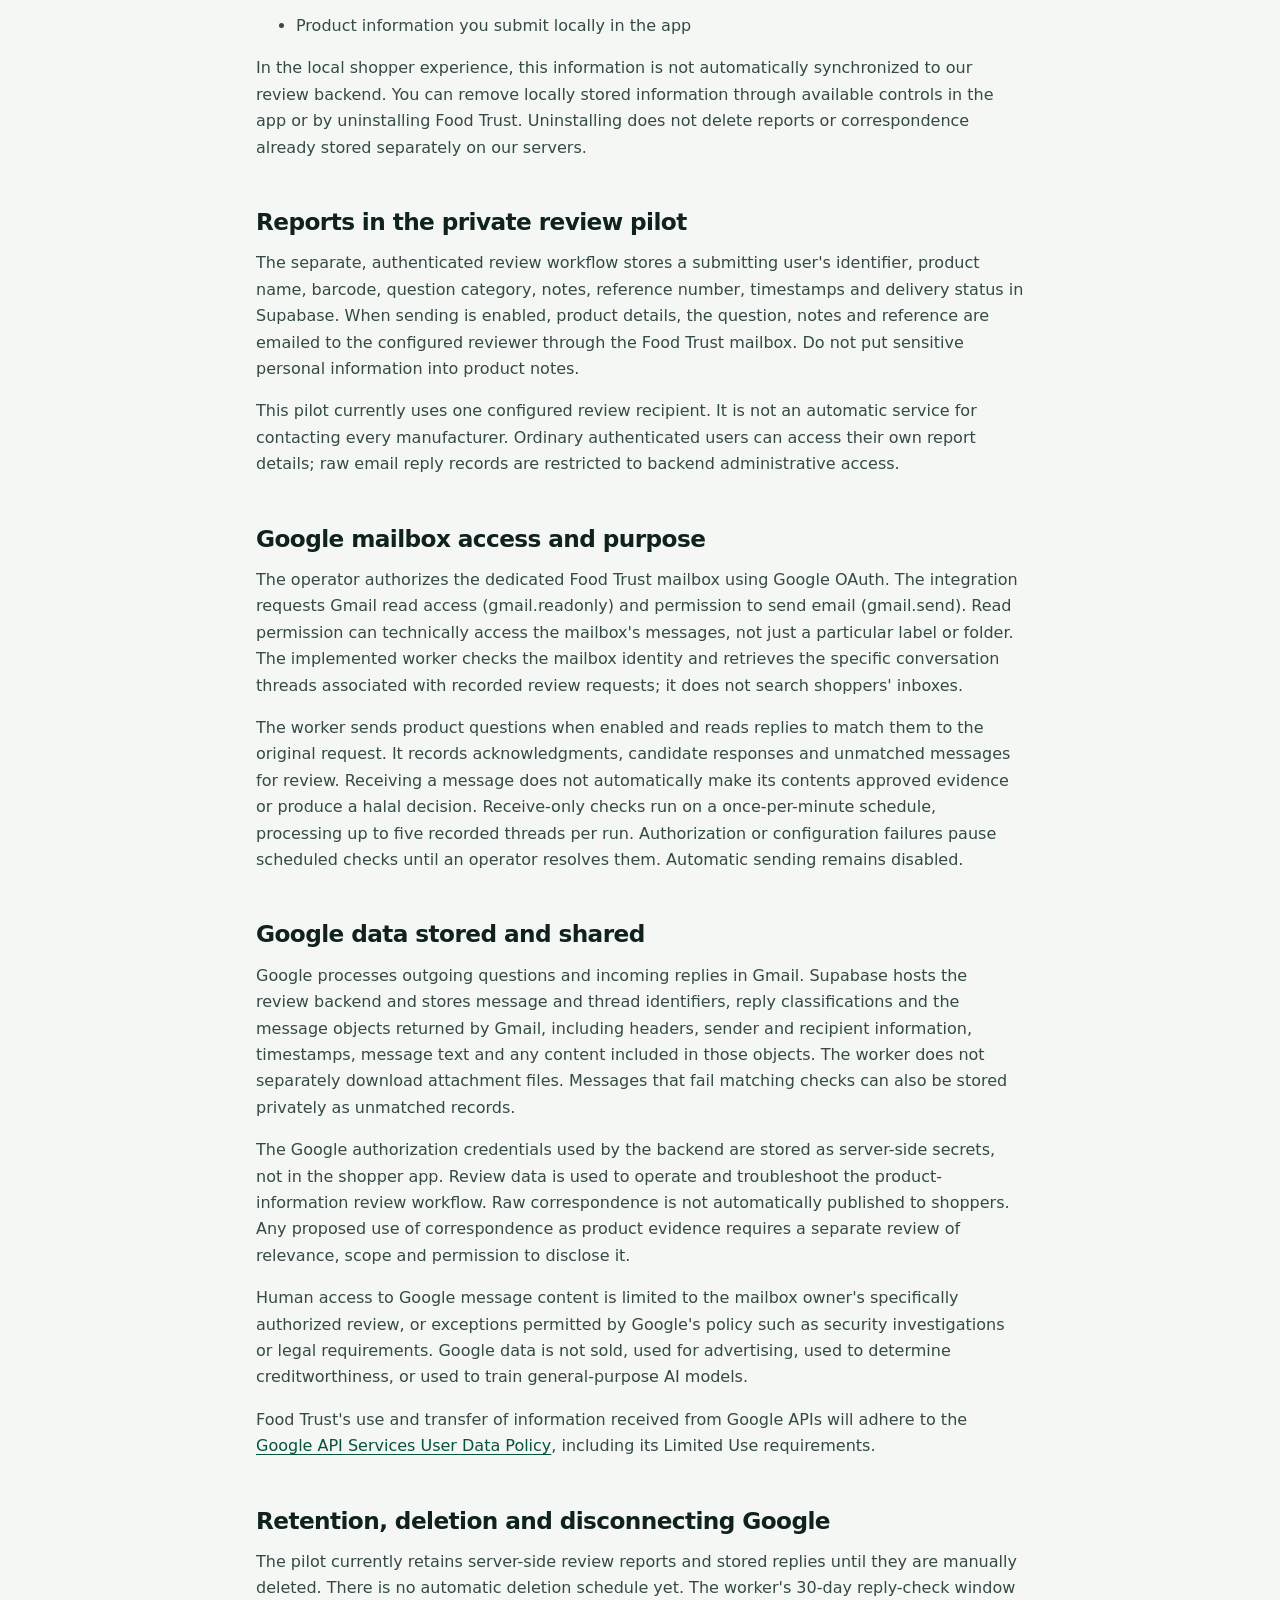
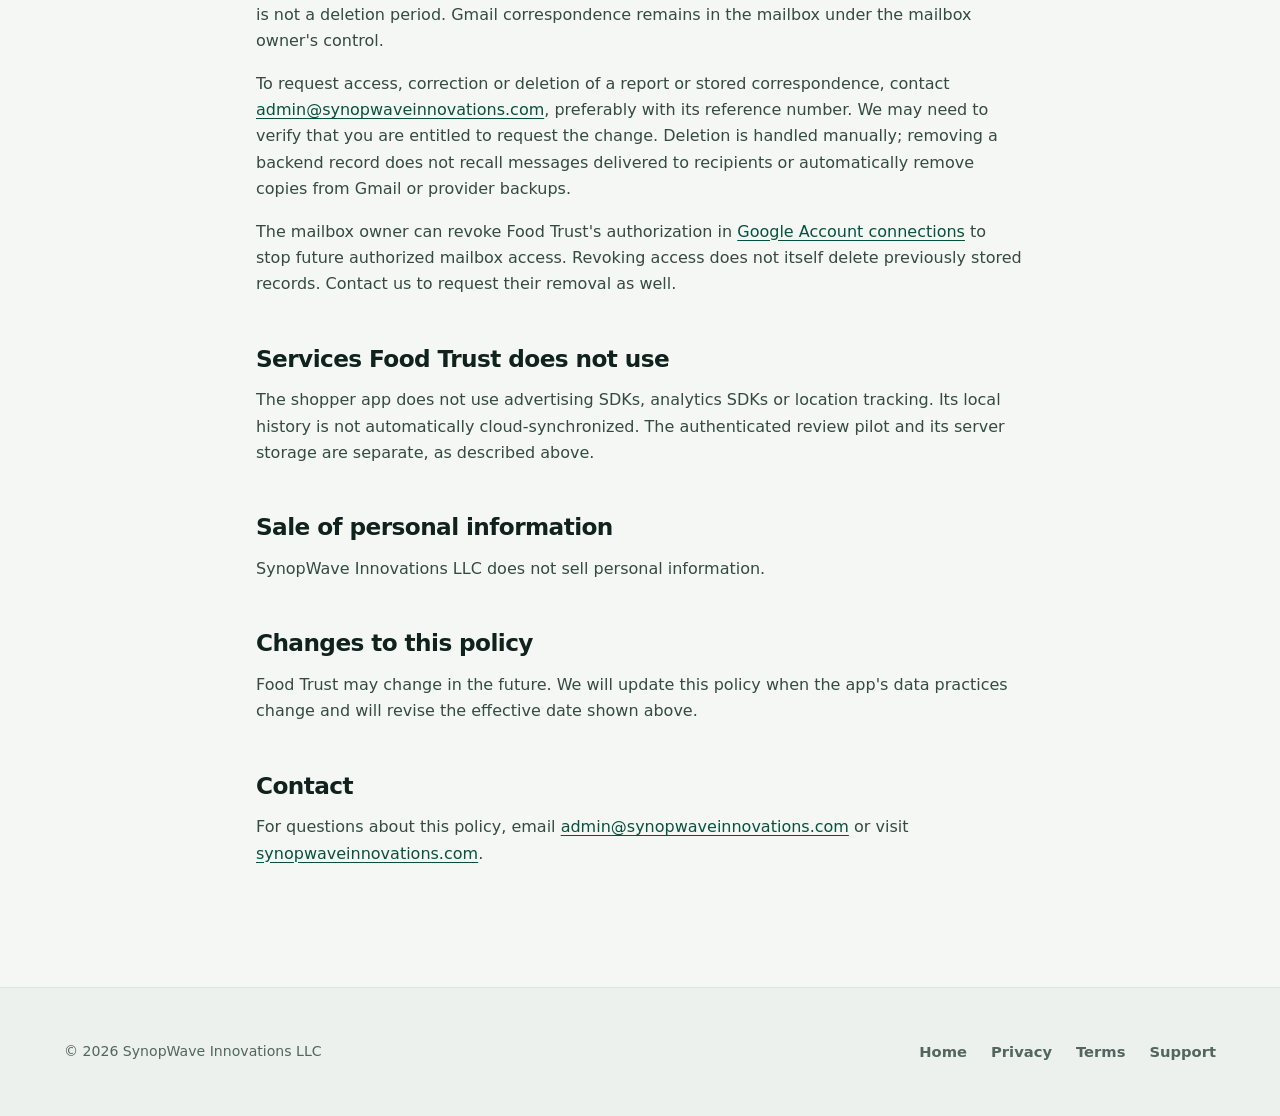
==== commit f816f469: "Disclose scheduled receive-only review checks" ====
--- a/privacy.html
+++ b/privacy.html
@@ -72,7 +72,7 @@
 
         <h2>Google mailbox access and purpose</h2>
         <p>The operator authorizes the dedicated Food Trust mailbox using Google OAuth. The integration requests Gmail read access (gmail.readonly) and permission to send email (gmail.send). Read permission can technically access the mailbox's messages, not just a particular label or folder. The implemented worker checks the mailbox identity and retrieves the specific conversation threads associated with recorded review requests; it does not search shoppers' inboxes.</p>
-        <p>The worker sends product questions when enabled and reads replies to match them to the original request. It records acknowledgments, candidate responses and unmatched messages for review. Receiving a message does not automatically make its contents approved evidence or produce a halal decision. Sending and reply checks are currently operator-run, not a continuously running service.</p>
+        <p>The worker sends product questions when enabled and reads replies to match them to the original request. It records acknowledgments, candidate responses and unmatched messages for review. Receiving a message does not automatically make its contents approved evidence or produce a halal decision. Receive-only checks run on a once-per-minute schedule, processing up to five recorded threads per run. Authorization or configuration failures pause scheduled checks until an operator resolves them. Automatic sending remains disabled.</p>
 
         <h2>Google data stored and shared</h2>
         <p>Google processes outgoing questions and incoming replies in Gmail. Supabase hosts the review backend and stores message and thread identifiers, reply classifications and the message objects returned by Gmail, including headers, sender and recipient information, timestamps, message text and any content included in those objects. The worker does not separately download attachment files. Messages that fail matching checks can also be stored privately as unmatched records.</p>
